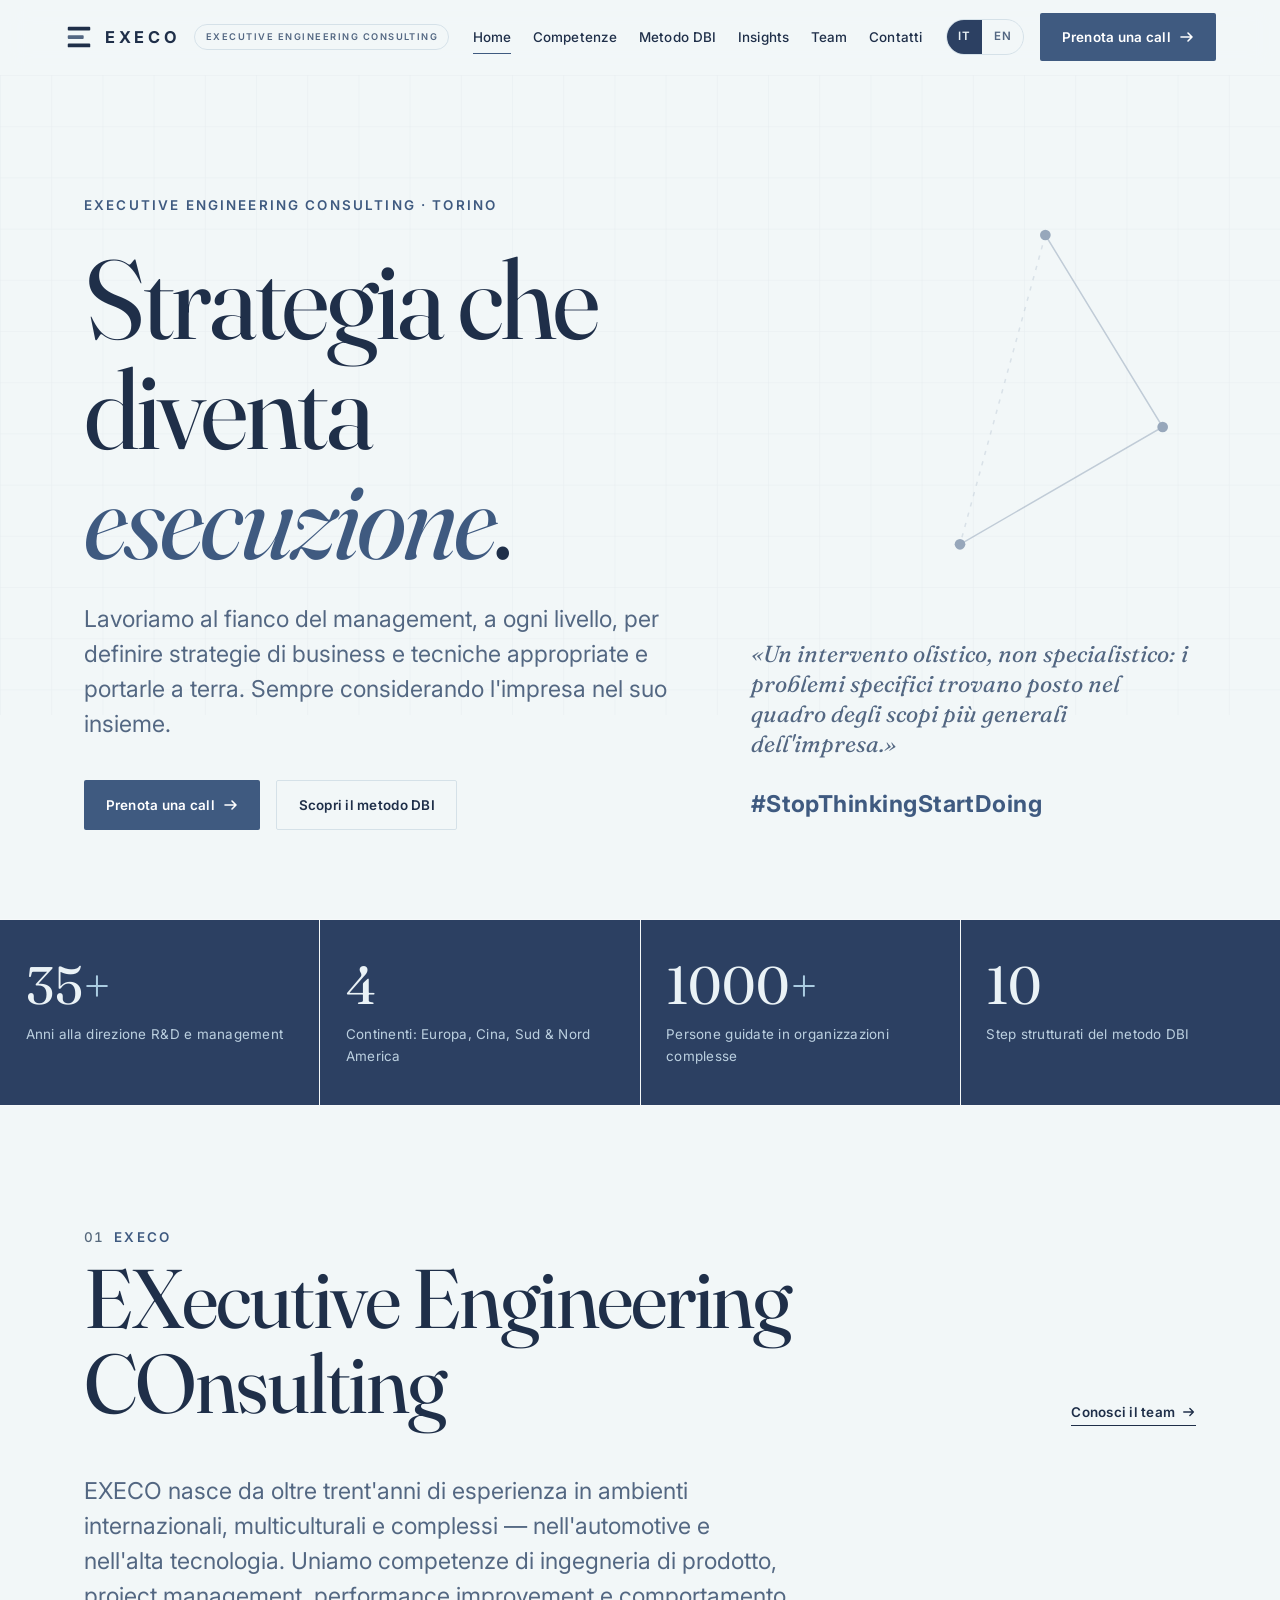
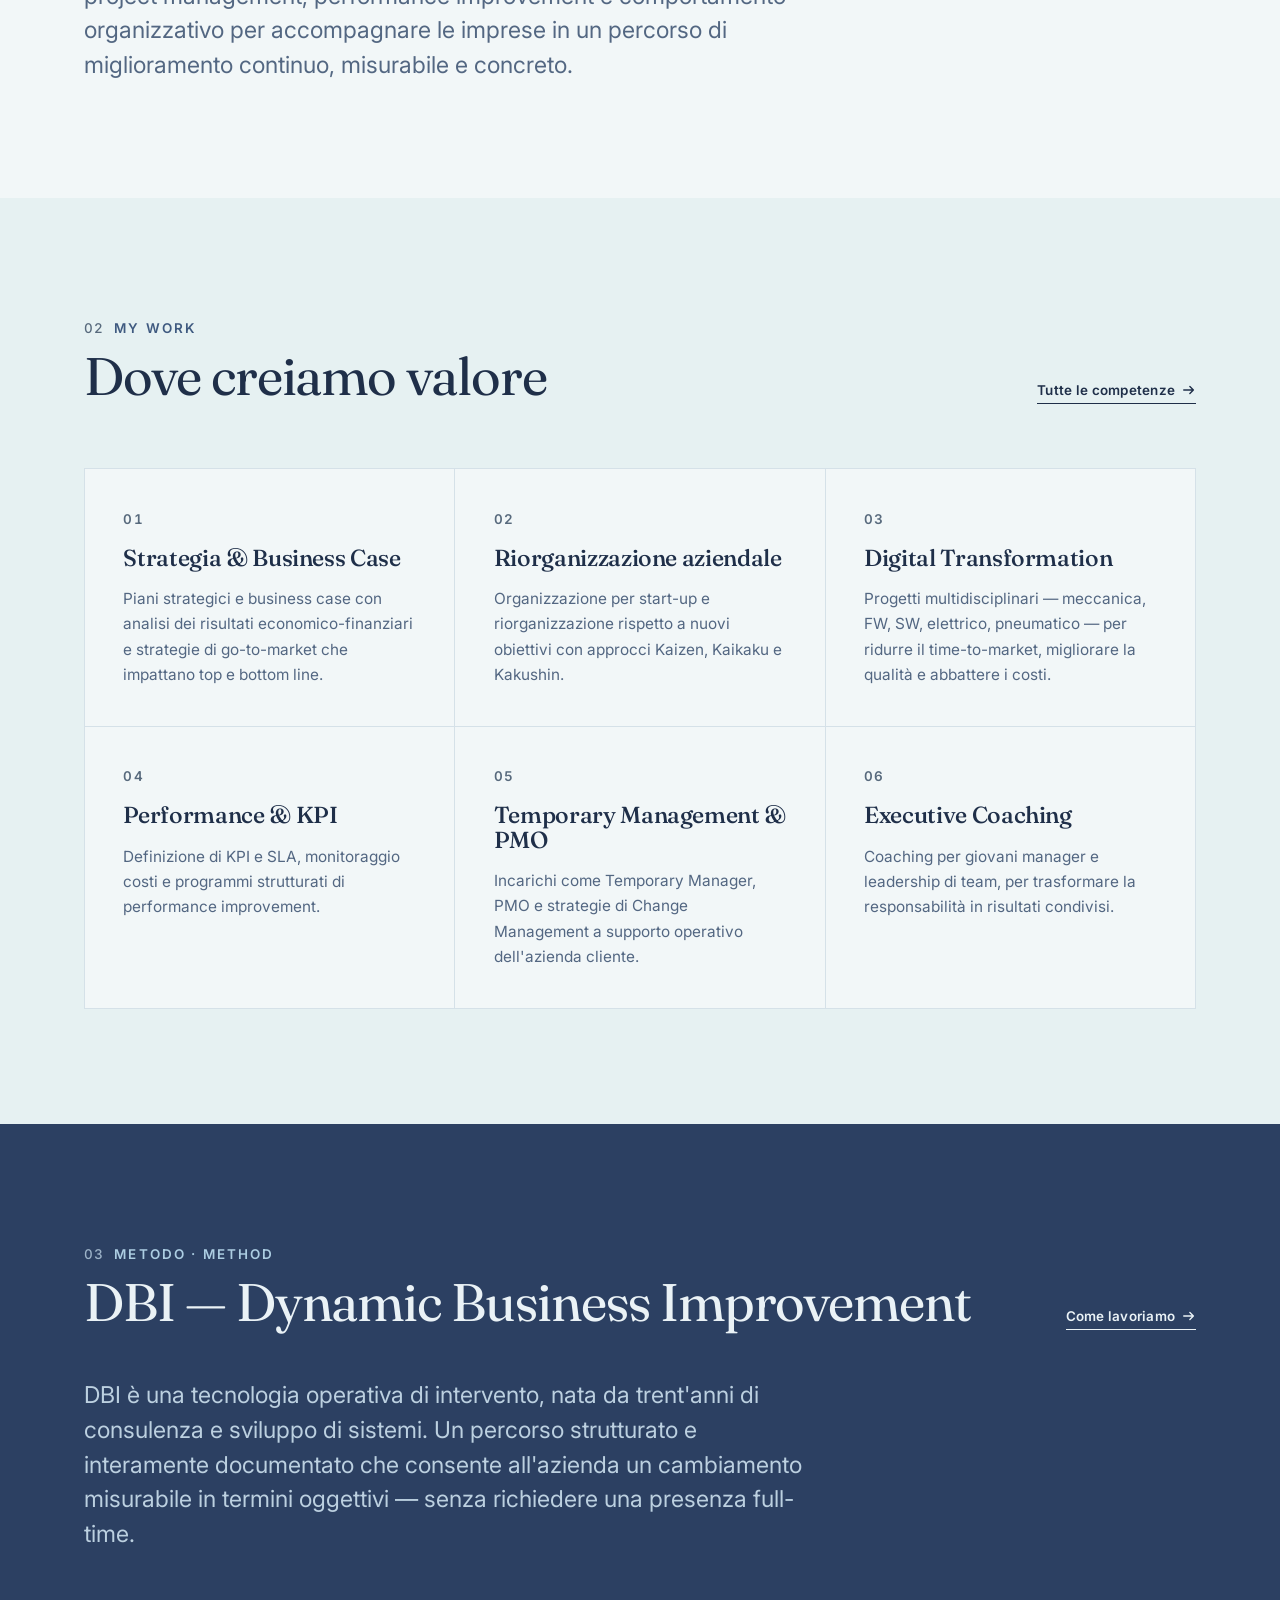
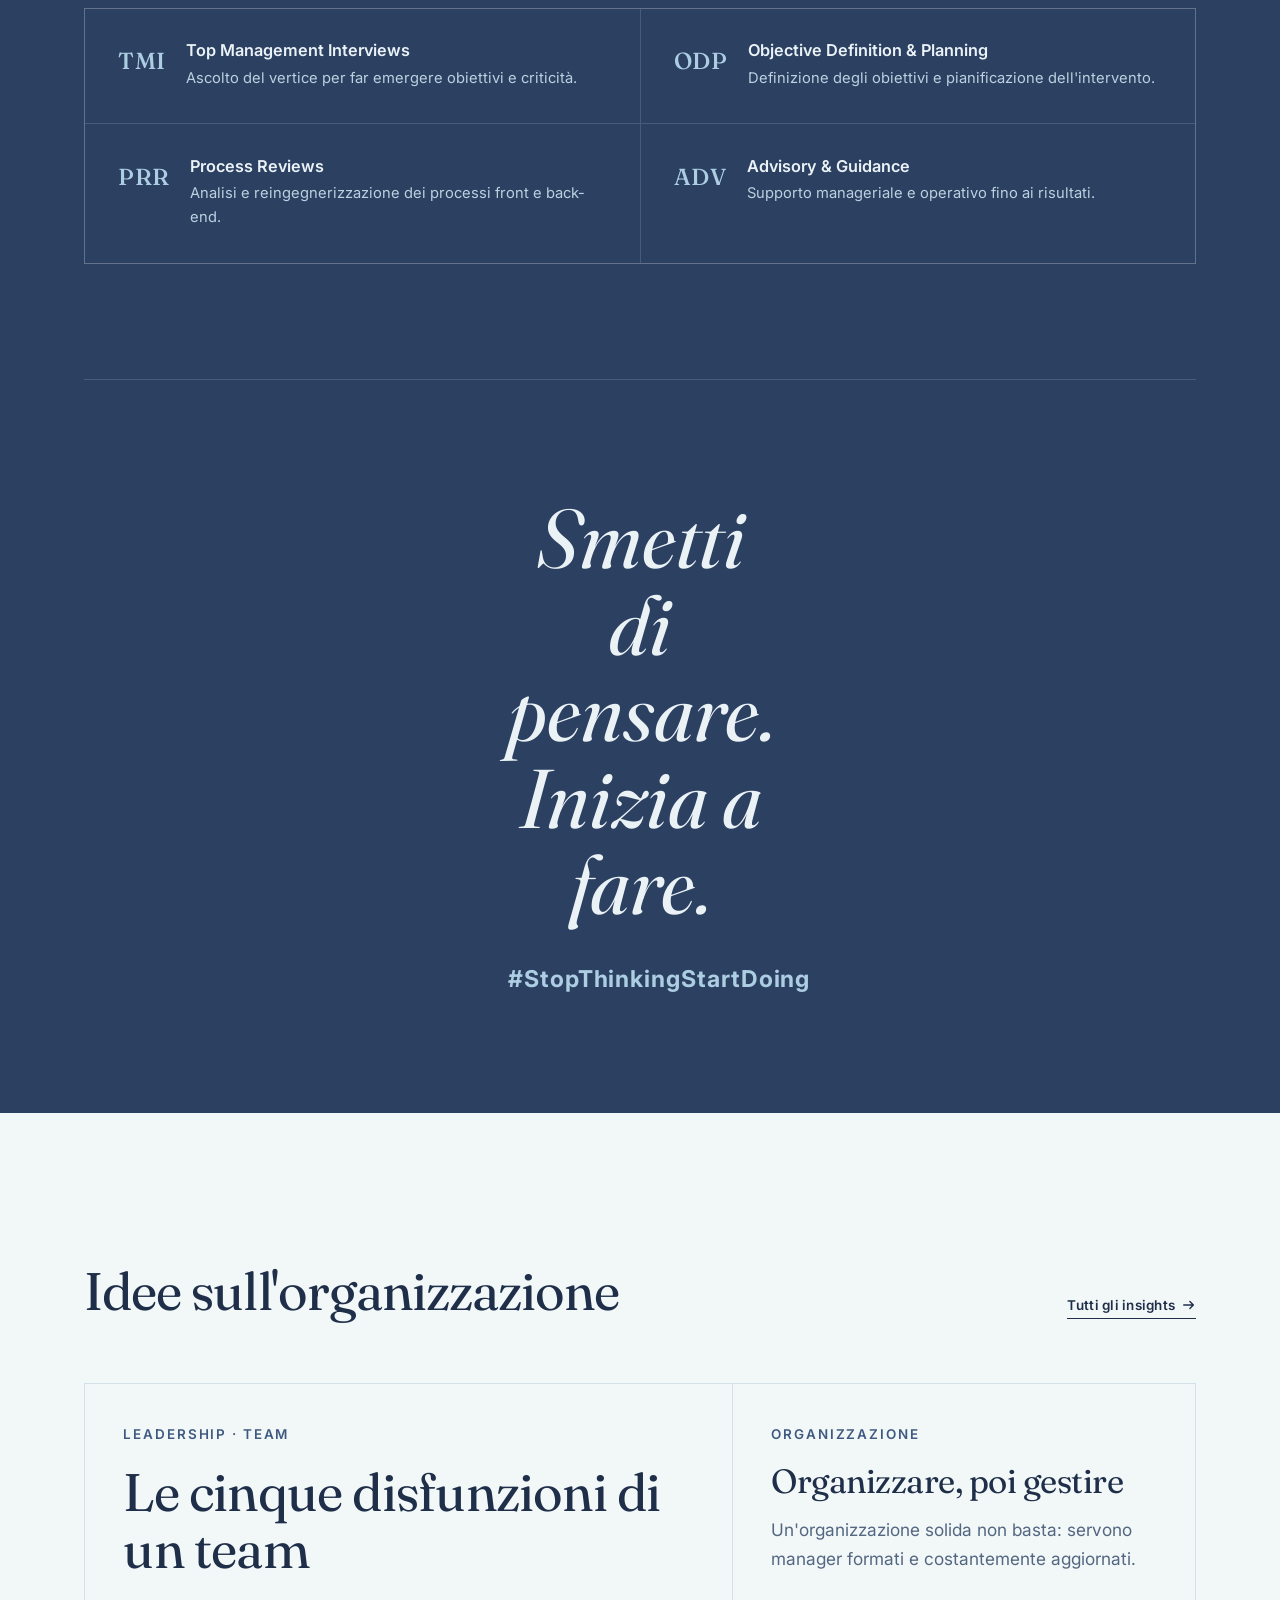
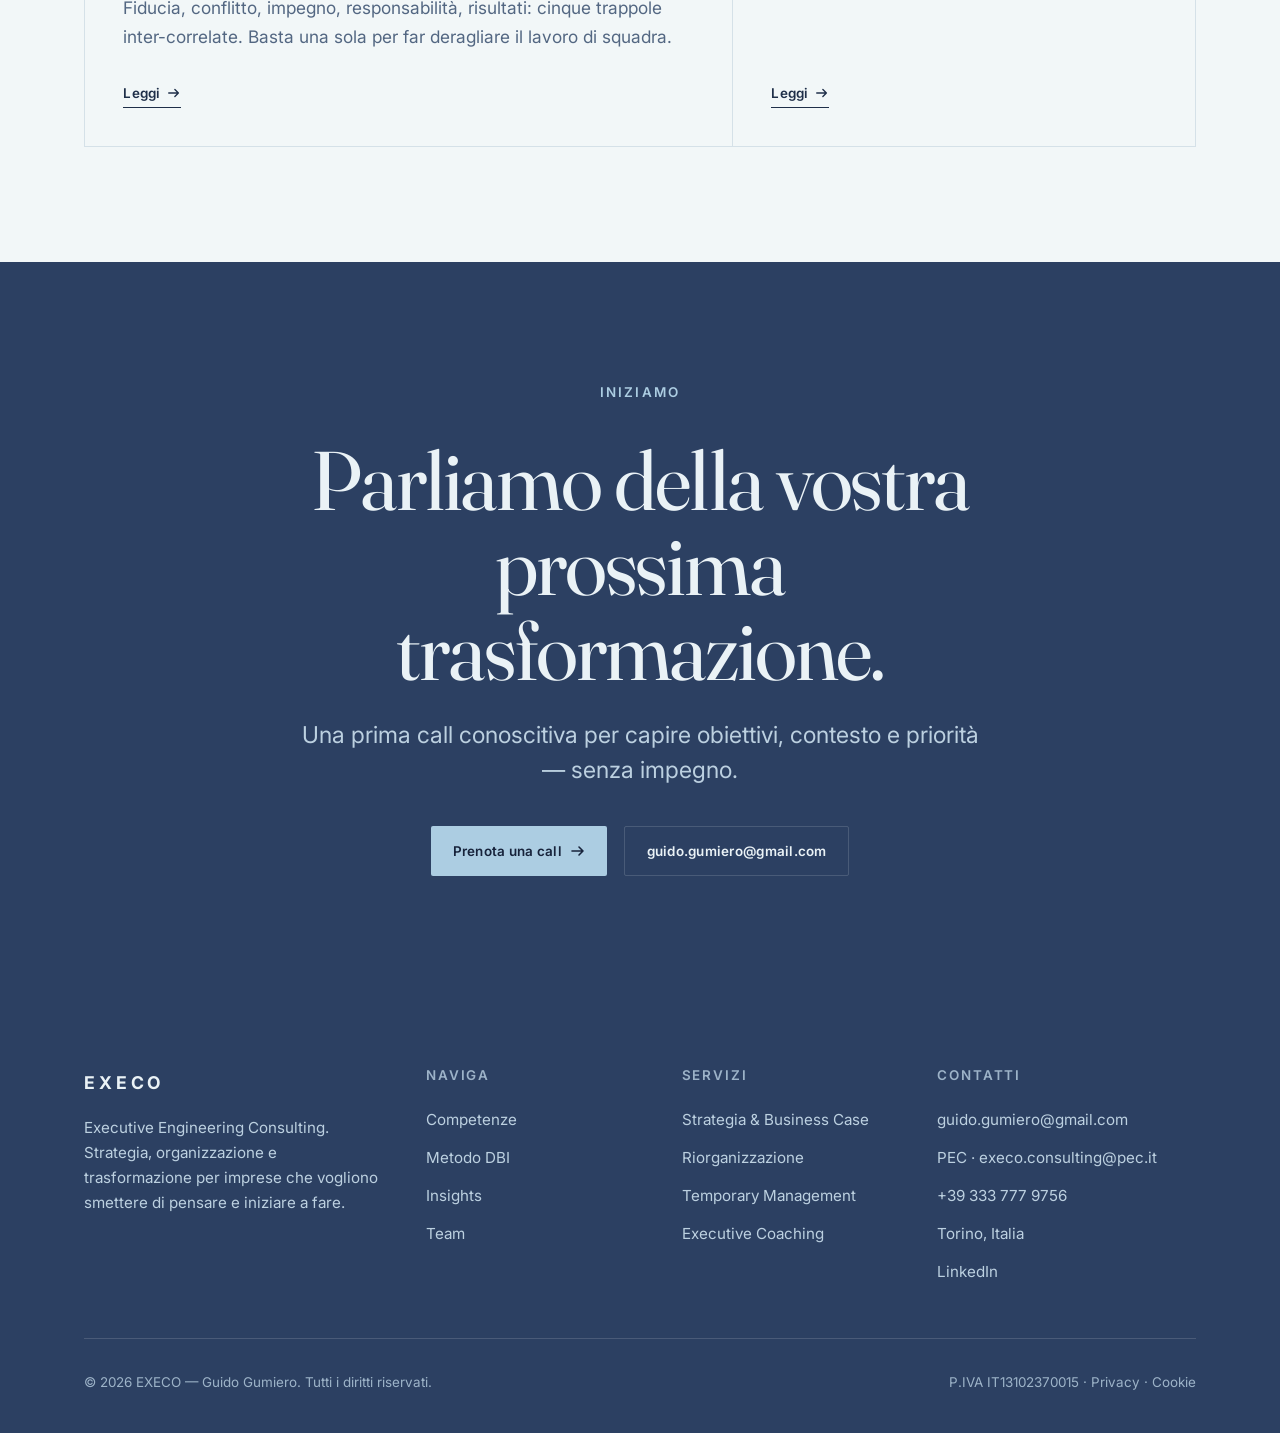
==== index.html @ 9e6ac354 "EXECO — Executive Engineering Consulting website Static bilingual (IT/EN) marketing site.  Co-Author" ====
<!doctype html>
<html lang="it" data-lang="it">
<head>
  <meta charset="utf-8">
  <meta name="viewport" content="width=device-width, initial-scale=1">
  <title>EXECO — Executive Engineering Consulting · Torino</title>
  <meta name="description" content="EXECO — Executive Engineering Consulting di Guido Gumiero. Strategia, organizzazione e trasformazione per imprese industriali e tecnologiche. Torino, Italia.">
  <link rel="preconnect" href="https://fonts.googleapis.com">
  <link rel="preconnect" href="https://fonts.gstatic.com" crossorigin>
  <link rel="icon" href="data:image/svg+xml,%3Csvg xmlns='http://www.w3.org/2000/svg' viewBox='0 0 32 32'%3E%3Crect x='4' y='5' width='24' height='4' rx='1' fill='%232c4062'/%3E%3Crect x='4' y='14' width='17' height='4' rx='1' fill='%23536782'/%3E%3Crect x='4' y='23' width='24' height='4' rx='1' fill='%232c4062'/%3E%3C/svg%3E">
  <link rel="stylesheet" href="assets/css/styles.css">
</head>
<body>
  <header class="site-header" id="site-header"></header>

  <main>
    <!-- HERO -->
    <section class="hero">
      <svg class="blueprint" viewBox="0 0 1200 600" preserveAspectRatio="xMidYMid slice" aria-hidden="true">
        <defs>
          <pattern id="grid" width="48" height="48" patternUnits="userSpaceOnUse">
            <path d="M48 0H0V48" fill="none" stroke="#2c4062" stroke-width="1" opacity="0.10"/>
          </pattern>
        </defs>
        <rect width="1200" height="600" fill="url(#grid)"/>
        <circle cx="980" cy="150" r="5" fill="#3f5a80"/>
        <circle cx="1090" cy="330" r="5" fill="#3f5a80"/>
        <circle cx="900" cy="440" r="5" fill="#3f5a80"/>
        <path d="M980 150 L1090 330 L900 440" fill="none" stroke="#3f5a80" stroke-width="1.4" opacity="0.55"/>
        <path d="M980 150 L900 440" fill="none" stroke="#3f5a80" stroke-width="1.4" opacity="0.28" stroke-dasharray="4 6"/>
      </svg>

      <div class="wrap hero-grid">
        <div>
          <span class="eyebrow no-num" data-reveal>Executive Engineering Consulting · Torino</span>
          <h1 class="h-hero" data-reveal data-delay="1">
            <span data-lang="it">Strategia che diventa <em class="hl">esecuzione</em>.</span>
            <span data-lang="en">Strategy that becomes <em class="hl">execution</em>.</span>
          </h1>
          <p class="lead" data-reveal data-delay="2">
            <span data-lang="it">Lavoriamo al fianco del management, a ogni livello, per definire strategie di business e tecniche appropriate e portarle a terra. Sempre considerando l'impresa nel suo insieme.</span>
            <span data-lang="en">We work alongside management, at every level, to define the right business and technical strategies — and drive their implementation. Always looking at the company as a whole.</span>
          </p>
          <div class="hero-cta" data-reveal data-delay="3">
            <a class="btn btn-primary" href="contact.html">
              <span data-lang="it">Prenota una call</span><span data-lang="en">Book a call</span>
              <svg viewBox="0 0 16 16" fill="none" aria-hidden="true"><path d="M2 8h11M9 4l4 4-4 4" stroke="currentColor" stroke-width="1.6" stroke-linecap="round" stroke-linejoin="round"/></svg>
            </a>
            <a class="btn btn-outline" href="approach.html">
              <span data-lang="it">Scopri il metodo DBI</span><span data-lang="en">Discover the DBI method</span>
            </a>
          </div>
        </div>
        <div class="hero-side" data-reveal data-delay="2">
          <p class="hero-statement">
            <span data-lang="it">«Un intervento olistico, non specialistico: i problemi specifici trovano posto nel quadro degli scopi più generali dell'impresa.»</span>
            <span data-lang="en">“A holistic intervention, not a specialist one: specific problems are placed within the framework of the company's broader purpose.”</span>
          </p>
          <p class="hero-hash">#StopThinkingStartDoing</p>
        </div>
      </div>
    </section>

    <!-- METRICS -->
    <section aria-label="EXECO in numbers">
      <div class="metrics">
        <div class="metric" data-reveal>
          <div class="num">35<span class="u">+</span></div>
          <div class="lbl"><span data-lang="it">Anni alla direzione R&amp;D e management</span><span data-lang="en">Years in R&amp;D and management leadership</span></div>
        </div>
        <div class="metric" data-reveal data-delay="1">
          <div class="num">4</div>
          <div class="lbl"><span data-lang="it">Continenti: Europa, Cina, Sud &amp; Nord America</span><span data-lang="en">Continents: Europe, China, South &amp; North America</span></div>
        </div>
        <div class="metric" data-reveal data-delay="2">
          <div class="num">1000<span class="u">+</span></div>
          <div class="lbl"><span data-lang="it">Persone guidate in organizzazioni complesse</span><span data-lang="en">People led across complex organisations</span></div>
        </div>
        <div class="metric" data-reveal data-delay="3">
          <div class="num">10</div>
          <div class="lbl"><span data-lang="it">Step strutturati del metodo DBI</span><span data-lang="en">Structured steps in the DBI method</span></div>
        </div>
      </div>
    </section>

    <!-- POSITIONING -->
    <section class="section">
      <div class="wrap">
        <div class="sec-head split">
          <div>
            <span class="eyebrow" data-num="01" data-reveal>EXECO</span>
            <h2 class="h-1" data-reveal data-delay="1">
              <span data-lang="it">EXecutive Engineering COnsulting</span>
              <span data-lang="en">EXecutive Engineering COnsulting</span>
            </h2>
          </div>
          <a class="link-arrow" href="about.html" data-reveal data-delay="2">
            <span data-lang="it">Conosci il team</span><span data-lang="en">Meet the team</span>
            <svg viewBox="0 0 16 16" fill="none" aria-hidden="true"><path d="M2 8h11M9 4l4 4-4 4" stroke="currentColor" stroke-width="1.6" stroke-linecap="round" stroke-linejoin="round"/></svg>
          </a>
        </div>
        <div class="mt-3" style="max-width:64ch">
          <p class="lead" data-reveal>
            <span data-lang="it">EXECO nasce da oltre trent'anni di esperienza in ambienti internazionali, multiculturali e complessi — nell'automotive e nell'alta tecnologia. Uniamo competenze di ingegneria di prodotto, project management, performance improvement e comportamento organizzativo per accompagnare le imprese in un percorso di miglioramento continuo, misurabile e concreto.</span>
            <span data-lang="en">EXECO is built on more than thirty years of experience in international, multicultural and complex environments — across automotive and high tech. We combine product engineering, project management, performance improvement and organisational behaviour to guide companies through a continuous, measurable and concrete improvement journey.</span>
          </p>
        </div>
      </div>
    </section>

    <!-- EXPERTISE -->
    <section class="section paper-2" id="expertise">
      <div class="wrap">
        <div class="sec-head split">
          <div>
            <span class="eyebrow" data-num="02" data-reveal>My Work</span>
            <h2 class="h-2" data-reveal data-delay="1">
              <span data-lang="it">Dove creiamo valore</span>
              <span data-lang="en">Where we create value</span>
            </h2>
          </div>
          <a class="link-arrow" href="expertise.html" data-reveal data-delay="2">
            <span data-lang="it">Tutte le competenze</span><span data-lang="en">All expertise</span>
            <svg viewBox="0 0 16 16" fill="none" aria-hidden="true"><path d="M2 8h11M9 4l4 4-4 4" stroke="currentColor" stroke-width="1.6" stroke-linecap="round" stroke-linejoin="round"/></svg>
          </a>
        </div>

        <div class="grid-3">
          <article class="cell" data-reveal>
            <span class="idx">01</span>
            <h3><span data-lang="it">Strategia &amp; Business Case</span><span data-lang="en">Strategy &amp; Business Cases</span></h3>
            <p><span data-lang="it">Piani strategici e business case con analisi dei risultati economico-finanziari e strategie di go-to-market che impattano top e bottom line.</span><span data-lang="en">Strategic plans and business cases with economic-financial analysis, and go-to-market strategies that impact both top and bottom line.</span></p>
          </article>
          <article class="cell" data-reveal data-delay="1">
            <span class="idx">02</span>
            <h3><span data-lang="it">Riorganizzazione aziendale</span><span data-lang="en">Corporate Re-organisation</span></h3>
            <p><span data-lang="it">Organizzazione per start-up e riorganizzazione rispetto a nuovi obiettivi con approcci Kaizen, Kaikaku e Kakushin.</span><span data-lang="en">Organisation for start-ups and re-organisation around new goals, using Kaizen, Kaikaku and Kakushin approaches.</span></p>
          </article>
          <article class="cell" data-reveal data-delay="2">
            <span class="idx">03</span>
            <h3><span data-lang="it">Digital Transformation</span><span data-lang="en">Digital Transformation</span></h3>
            <p><span data-lang="it">Progetti multidisciplinari — meccanica, FW, SW, elettrico, pneumatico — per ridurre il time-to-market, migliorare la qualità e abbattere i costi.</span><span data-lang="en">Multidisciplinary projects — mechanics, FW, SW, electrical, pneumatic — to cut time-to-market, improve quality and reduce cost.</span></p>
          </article>
          <article class="cell" data-reveal>
            <span class="idx">04</span>
            <h3><span data-lang="it">Performance &amp; KPI</span><span data-lang="en">Performance &amp; KPI</span></h3>
            <p><span data-lang="it">Definizione di KPI e SLA, monitoraggio costi e programmi strutturati di performance improvement.</span><span data-lang="en">Defining KPIs and SLAs, cost monitoring and structured performance-improvement programmes.</span></p>
          </article>
          <article class="cell" data-reveal data-delay="1">
            <span class="idx">05</span>
            <h3><span data-lang="it">Temporary Management &amp; PMO</span><span data-lang="en">Temporary Management &amp; PMO</span></h3>
            <p><span data-lang="it">Incarichi come Temporary Manager, PMO e strategie di Change Management a supporto operativo dell'azienda cliente.</span><span data-lang="en">Temporary Manager assignments, PMO and Change Management strategies with hands-on operational support.</span></p>
          </article>
          <article class="cell" data-reveal data-delay="2">
            <span class="idx">06</span>
            <h3><span data-lang="it">Executive Coaching</span><span data-lang="en">Executive Coaching</span></h3>
            <p><span data-lang="it">Coaching per giovani manager e leadership di team, per trasformare la responsabilità in risultati condivisi.</span><span data-lang="en">Coaching for young managers and team leadership, turning accountability into shared results.</span></p>
          </article>
        </div>
      </div>
    </section>

    <!-- DBI METHOD TEASER -->
    <section class="section ink">
      <div class="wrap">
        <div class="sec-head split">
          <div>
            <span class="eyebrow" data-num="03" data-reveal>Metodo · Method</span>
            <h2 class="h-2" data-reveal data-delay="1">DBI — Dynamic Business Improvement</h2>
          </div>
          <a class="link-arrow" href="approach.html" data-reveal data-delay="2">
            <span data-lang="it">Come lavoriamo</span><span data-lang="en">How we work</span>
            <svg viewBox="0 0 16 16" fill="none" aria-hidden="true"><path d="M2 8h11M9 4l4 4-4 4" stroke="currentColor" stroke-width="1.6" stroke-linecap="round" stroke-linejoin="round"/></svg>
          </a>
        </div>
        <div class="mt-3" style="max-width:66ch">
          <p class="lead" data-reveal>
            <span data-lang="it">DBI è una tecnologia operativa di intervento, nata da trent'anni di consulenza e sviluppo di sistemi. Un percorso strutturato e interamente documentato che consente all'azienda un cambiamento misurabile in termini oggettivi — senza richiedere una presenza full-time.</span>
            <span data-lang="en">DBI is an operational intervention technology, born from thirty years of consulting and systems development. A structured, fully documented path that gives the company measurable change in objective terms — without requiring full-time presence.</span>
          </p>
        </div>
        <div class="steps" style="margin-top:clamp(2.5rem,5vw,3.5rem)">
          <div class="step" data-reveal><div class="code">TMI</div><div><h4>Top Management Interviews</h4><p><span data-lang="it">Ascolto del vertice per far emergere obiettivi e criticità.</span><span data-lang="en">Listening to leadership to surface goals and critical issues.</span></p></div></div>
          <div class="step" data-reveal data-delay="1"><div class="code">ODP</div><div><h4>Objective Definition &amp; Planning</h4><p><span data-lang="it">Definizione degli obiettivi e pianificazione dell'intervento.</span><span data-lang="en">Defining objectives and planning the intervention.</span></p></div></div>
          <div class="step" data-reveal><div class="code">PRR</div><div><h4>Process Reviews</h4><p><span data-lang="it">Analisi e reingegnerizzazione dei processi front e back-end.</span><span data-lang="en">Reviewing and re-engineering front- and back-end processes.</span></p></div></div>
          <div class="step" data-reveal data-delay="1"><div class="code">ADV</div><div><h4>Advisory &amp; Guidance</h4><p><span data-lang="it">Supporto manageriale e operativo fino ai risultati.</span><span data-lang="en">Managerial and operational support, all the way to results.</span></p></div></div>
        </div>
      </div>
    </section>

    <!-- MANIFESTO -->
    <section class="section ink" style="padding-top:0">
      <div class="wrap">
        <hr class="divider" style="background:var(--line-ink); margin-bottom:clamp(4rem,9vw,8rem)">
        <div class="manifesto" data-reveal>
          <p class="q">
            <span data-lang="it">Smetti di pensare.<br>Inizia a fare.</span>
            <span data-lang="en">Stop thinking.<br>Start doing.</span>
          </p>
          <span class="hash">#StopThinkingStartDoing</span>
        </div>
      </div>
    </section>

    <!-- INSIGHTS -->
    <section class="section">
      <div class="wrap">
        <div class="sec-head split">
          <div>
            <span class="eyebrow" data-num="04" data-reveal>Insights</span>
            <h2 class="h-2" data-reveal data-delay="1">
              <span data-lang="it">Idee sull'organizzazione</span>
              <span data-lang="en">Ideas on organisation</span>
            </h2>
          </div>
          <a class="link-arrow" href="insights.html" data-reveal data-delay="2">
            <span data-lang="it">Tutti gli insights</span><span data-lang="en">All insights</span>
            <svg viewBox="0 0 16 16" fill="none" aria-hidden="true"><path d="M2 8h11M9 4l4 4-4 4" stroke="currentColor" stroke-width="1.6" stroke-linecap="round" stroke-linejoin="round"/></svg>
          </a>
        </div>

        <div class="insights-grid">
          <a class="insight feat" href="insights.html" data-reveal>
            <span class="kicker"><span data-lang="it">Leadership · Team</span><span data-lang="en">Leadership · Team</span></span>
            <h3><span data-lang="it">Le cinque disfunzioni di un team</span><span data-lang="en">The five dysfunctions of a team</span></h3>
            <p><span data-lang="it">Fiducia, conflitto, impegno, responsabilità, risultati: cinque trappole inter-correlate. Basta una sola per far deragliare il lavoro di squadra.</span><span data-lang="en">Trust, conflict, commitment, accountability, results: five inter-related traps. A single one is enough to derail teamwork.</span></p>
            <span class="tail"><span class="link-arrow"><span data-lang="it">Leggi</span><span data-lang="en">Read</span><svg viewBox="0 0 16 16" fill="none" aria-hidden="true"><path d="M2 8h11M9 4l4 4-4 4" stroke="currentColor" stroke-width="1.6" stroke-linecap="round" stroke-linejoin="round"/></svg></span></span>
          </a>
          <a class="insight" href="insights.html" data-reveal data-delay="1">
            <span class="kicker"><span data-lang="it">Organizzazione</span><span data-lang="en">Organisation</span></span>
            <h3><span data-lang="it">Organizzare, poi gestire</span><span data-lang="en">Organise, then manage</span></h3>
            <p><span data-lang="it">Un'organizzazione solida non basta: servono manager formati e costantemente aggiornati.</span><span data-lang="en">A solid organisation is not enough: you need trained, continuously updated managers.</span></p>
            <span class="tail"><span class="link-arrow"><span data-lang="it">Leggi</span><span data-lang="en">Read</span><svg viewBox="0 0 16 16" fill="none" aria-hidden="true"><path d="M2 8h11M9 4l4 4-4 4" stroke="currentColor" stroke-width="1.6" stroke-linecap="round" stroke-linejoin="round"/></svg></span></span>
          </a>
        </div>
      </div>
    </section>

    <!-- CTA -->
    <section class="section ink cta-band">
      <div class="wrap wrap-narrow">
        <span class="eyebrow no-num" data-reveal><span data-lang="it">Iniziamo</span><span data-lang="en">Let's begin</span></span>
        <h2 class="h-1 mt-2" data-reveal data-delay="1">
          <span data-lang="it">Parliamo della vostra prossima trasformazione.</span>
          <span data-lang="en">Let's talk about your next transformation.</span>
        </h2>
        <p class="lead" data-reveal data-delay="2">
          <span data-lang="it">Una prima call conoscitiva per capire obiettivi, contesto e priorità — senza impegno.</span>
          <span data-lang="en">A first introductory call to understand your goals, context and priorities — no commitment.</span>
        </p>
        <div class="actions" data-reveal data-delay="3">
          <a class="btn btn-primary" href="contact.html">
            <span data-lang="it">Prenota una call</span><span data-lang="en">Book a call</span>
            <svg viewBox="0 0 16 16" fill="none" aria-hidden="true"><path d="M2 8h11M9 4l4 4-4 4" stroke="currentColor" stroke-width="1.6" stroke-linecap="round" stroke-linejoin="round"/></svg>
          </a>
          <a class="btn btn-outline" href="mailto:guido.gumiero@gmail.com">guido.gumiero@gmail.com</a>
        </div>
      </div>
    </section>
  </main>

  <footer class="site-footer" id="site-footer"></footer>
  <script src="assets/js/main.js"></script>
</body>
</html>
---- assets/css/styles.css ----
/* ============================================================
   EXECO — Executive Engineering Consulting
   Design system: editorial "Trust & Authority"
   Ink + warm paper + copper accent · Fraunces / Inter
   ============================================================ */

/* ---------- Fonts ---------- */
@import url('https://fonts.googleapis.com/css2?family=Fraunces:opsz,wght@9..144,400;9..144,500;9..144,600&family=Inter:wght@400;500;600;700&display=swap');

/* ---------- Tokens ---------- */
:root{
  /* palette — K.Nicole tonal blue
     ice #E6F1F2 · sky #ACCDE2 · steel #9AB3C6 · slate #536782 · navy #2C4062 */
  --ink:        #2c4062;   /* navy — dark sections, footer, primary buttons */
  --ink-800:    #263956;   /* deeper navy — card/step hover on dark */
  --ink-700:    #3a5177;   /* lighter navy — btn-ink hover */
  --ink-600:    #4a628a;
  --paper:      #f2f7f8;   /* near-white, hint of ice */
  --paper-pure: #ffffff;
  --paper-2:    #e6f1f2;   /* ice — alternating sections */

  --text:       #1f2f49;   /* deep navy body text */
  --text-muted: #536782;   /* slate */
  --text-faint: #586a7d;   /* muted steel — AA on paper & ice */
  --on-ink:         #eaf2f6;
  --on-ink-muted:   #bcd0e0;
  --on-ink-faint:   #9db3c8;  /* AA on navy */

  --accent:         #3f5a80;   /* denim — accent/links/CTA on light */
  --accent-strong:  #2c4062;   /* navy — accent hover */
  --accent-on-ink:  #accde2;   /* sky — accent on navy */

  --line:      #d5e1e8;        /* soft blue-grey border on light */
  --line-soft: #e4edf1;
  --line-ink:  rgba(255,255,255,.14);
  --line-ink-soft: rgba(255,255,255,.07);

  /* type */
  --serif: 'Fraunces', Georgia, 'Times New Roman', serif;
  --sans:  'Inter', system-ui, -apple-system, 'Segoe UI', Roboto, sans-serif;

  /* scale */
  --step--1: clamp(.78rem, .74rem + .2vw, .84rem);
  --step-0:  clamp(1rem, .96rem + .2vw, 1.08rem);
  --step-1:  clamp(1.2rem, 1.1rem + .5vw, 1.45rem);
  --step-2:  clamp(1.55rem, 1.35rem + 1vw, 2.1rem);
  --step-3:  clamp(2.1rem, 1.7rem + 2vw, 3.3rem);
  --step-4:  clamp(2.8rem, 2rem + 4vw, 5.4rem);
  --step-5:  clamp(3.4rem, 2.2rem + 6vw, 7rem);

  /* layout */
  --wrap: 1240px;
  --wrap-narrow: 820px;
  --gutter: clamp(1.25rem, 5vw, 4rem);
  --radius: 2px;

  --ease: cubic-bezier(.22,.61,.36,1);
  --dur: .5s;
}

/* ---------- Reset ---------- */
*,*::before,*::after{ box-sizing:border-box; }
html{ -webkit-text-size-adjust:100%; scroll-behavior:smooth; }
@media (prefers-reduced-motion: reduce){ html{ scroll-behavior:auto; } }
body{
  margin:0;
  font-family:var(--sans);
  font-size:var(--step-0);
  line-height:1.65;
  color:var(--text);
  background:var(--paper);
  -webkit-font-smoothing:antialiased;
  text-rendering:optimizeLegibility;
  overflow-x:hidden;
}
img,svg{ display:block; max-width:100%; }
a{ color:inherit; text-decoration:none; }
button{ font:inherit; color:inherit; cursor:pointer; border:0; background:none; }
h1,h2,h3,h4{ margin:0; font-weight:500; line-height:1.05; letter-spacing:-.015em; }
p{ margin:0; }
ul{ margin:0; padding:0; list-style:none; }
::selection{ background:var(--accent); color:#fff; }
:focus-visible{ outline:2px solid var(--accent); outline-offset:3px; border-radius:2px; }

/* ---------- Layout helpers ---------- */
.wrap{ width:100%; max-width:var(--wrap); margin-inline:auto; padding-inline:var(--gutter); }
.wrap-narrow{ max-width:var(--wrap-narrow); }
.section{ padding-block:clamp(4rem, 9vw, 8.5rem); }
.section-sm{ padding-block:clamp(3rem, 6vw, 5rem); }
.ink{ background:var(--ink); color:var(--on-ink); }
.ink h1,.ink h2,.ink h3{ color:var(--on-ink); }
.paper-2{ background:var(--paper-2); }
.divider{ height:1px; background:var(--line); border:0; margin:0; }

/* eyebrow / section label */
.eyebrow{
  display:inline-flex; align-items:center; gap:.6rem;
  font-family:var(--sans); font-size:var(--step--1); font-weight:600;
  letter-spacing:.16em; text-transform:uppercase; color:var(--accent);
}
.ink .eyebrow{ color:var(--accent-on-ink); }
.eyebrow::before{
  content:attr(data-num); font-variant-numeric:tabular-nums;
  color:var(--text-faint); font-weight:500; letter-spacing:.1em;
}
.ink .eyebrow::before{ color:var(--on-ink-faint); }
.eyebrow.no-num{ gap:0; }
.eyebrow.no-num::before{ content:none; }

/* serif display */
.display{ font-family:var(--serif); font-weight:400; letter-spacing:-.02em; }
.h-hero{ font-family:var(--serif); font-weight:400; font-size:var(--step-5); line-height:.98; letter-spacing:-.03em; }
.h-1{ font-family:var(--serif); font-weight:400; font-size:var(--step-4); line-height:1.02; letter-spacing:-.025em; }
.h-2{ font-family:var(--serif); font-weight:400; font-size:var(--step-3); line-height:1.06; letter-spacing:-.02em; }
.h-3{ font-family:var(--serif); font-weight:500; font-size:var(--step-2); line-height:1.12; }
.lead{ font-size:var(--step-1); line-height:1.5; color:var(--text-muted); font-weight:400; }
.ink .lead{ color:var(--on-ink-muted); }
.muted{ color:var(--text-muted); }
.ink .muted{ color:var(--on-ink-muted); }
.accent-text{ color:var(--accent); }
em.hl{ font-style:italic; color:var(--accent); }
.ink em.hl{ color:var(--accent-on-ink); }

/* ---------- Buttons ---------- */
.btn{
  display:inline-flex; align-items:center; gap:.6em;
  font-family:var(--sans); font-weight:600; font-size:var(--step--1);
  letter-spacing:.02em; padding:.95em 1.6em; border-radius:var(--radius);
  transition:background var(--dur) var(--ease), color var(--dur) var(--ease),
             transform .25s var(--ease), border-color var(--dur) var(--ease);
  will-change:transform; min-height:44px;
}
.btn svg{ width:16px; height:16px; transition:transform .35s var(--ease); }
.btn:hover svg{ transform:translateX(3px); }
.btn-primary{ background:var(--accent); color:#fff; }
.btn-primary:hover{ background:var(--accent-strong); }
/* On navy sections a navy/denim button would vanish — use sky with navy text */
.ink .btn-primary{ background:var(--accent-on-ink); color:#17233b; }
.ink .btn-primary:hover{ background:#c2dbeb; }
.btn-ink{ background:var(--ink); color:var(--on-ink); }
.btn-ink:hover{ background:var(--ink-700); }
.btn-outline{ border:1px solid var(--line); color:var(--text); }
.btn-outline:hover{ border-color:var(--text); }
.ink .btn-outline{ border-color:var(--line-ink); color:var(--on-ink); }
.ink .btn-outline:hover{ border-color:var(--on-ink); background:rgba(255,255,255,.04); }
.btn-ghost{ padding-inline:0; color:var(--text); position:relative; }
.ink .btn-ghost{ color:var(--on-ink); }
.link-arrow{
  display:inline-flex; align-items:center; gap:.5em;
  font-weight:600; font-size:var(--step--1); letter-spacing:.02em;
  padding-bottom:2px; border-bottom:1px solid currentColor;
  transition:gap .3s var(--ease), color .3s var(--ease);
}
.link-arrow:hover{ gap:.85em; color:var(--accent); }
.ink .link-arrow:hover{ color:var(--accent-on-ink); }
.link-arrow svg{ width:14px; height:14px; }

/* ============================================================
   HEADER
   ============================================================ */
.site-header{
  position:sticky; top:0; z-index:100;
  background:color-mix(in srgb, var(--paper) 85%, transparent);
  backdrop-filter:saturate(140%) blur(14px);
  border-bottom:1px solid transparent;
  transition:background .4s var(--ease), border-color .4s var(--ease);
}
.site-header.scrolled{ background:color-mix(in srgb, var(--paper) 96%, transparent); border-bottom-color:var(--line); }
/* header row is a touch wider than the page grid so the brand lockup + full nav
   + language toggle + CTA never collide (nothing gets clipped at the edge) */
.header-inner{ display:flex; flex-wrap:nowrap; align-items:center; justify-content:space-between; gap:1.25rem; height:74px; max-width:1400px; }
.brand{ flex:none; }
.nav-main{ display:flex; align-items:center; gap:clamp(1rem,1.7vw,1.7rem); }
.nav-main a{
  font-size:var(--step--1); font-weight:500; letter-spacing:.01em; color:var(--text);
  position:relative; padding-block:.4rem; transition:color .3s var(--ease); white-space:nowrap;
}
.nav-main a::after{
  content:""; position:absolute; left:0; bottom:0; height:1.5px; width:0; background:var(--accent);
  transition:width .3s var(--ease);
}
.nav-main a:hover{ color:var(--accent); }
.nav-main a:hover::after,.nav-main a[aria-current="page"]::after{ width:100%; }
.nav-main a[aria-current="page"]{ color:var(--text); }
.header-actions{ display:flex; flex:none; align-items:center; gap:1rem; }

/* brand / logo */
.brand{ display:inline-flex; align-items:center; gap:.7rem; white-space:nowrap; }
.brand .mark{ width:30px; height:30px; flex:none; }
.brand .word{ font-family:var(--sans); font-weight:700; letter-spacing:.22em; font-size:1.02rem; white-space:nowrap; }
/* tagline sits inline on a single line, divided from the wordmark */
.brand .tag{ font-size:.58rem; letter-spacing:.16em; font-weight:600; text-transform:uppercase; color:var(--text-muted); white-space:nowrap; padding-left:.7rem; margin-left:.15rem; border-left:1px solid var(--line); }
.brand:hover .mark .bar{ transform:translateX(2px); }
/* show the inline tagline only when the bar is wide enough to fit it cleanly */
@media (max-width: 1279px){ .brand .tag{ display:none; } }

/* language toggle */
.lang-toggle{ display:inline-flex; border:1px solid var(--line); border-radius:999px; overflow:hidden; }
.lang-toggle button{
  font-size:.72rem; font-weight:600; letter-spacing:.08em; padding:.4rem .7rem; color:var(--text-muted);
  transition:background .3s var(--ease), color .3s var(--ease); min-height:34px;
}
.lang-toggle button[aria-pressed="true"]{ background:var(--ink); color:var(--on-ink); }

/* mobile */
.nav-toggle{ display:none; width:44px; height:44px; align-items:center; justify-content:center; }
.nav-toggle span{ position:relative; width:22px; height:1.5px; background:var(--text); transition:.3s var(--ease); }
.nav-toggle span::before,.nav-toggle span::after{ content:""; position:absolute; left:0; width:22px; height:1.5px; background:var(--text); transition:.3s var(--ease); }
.nav-toggle span::before{ top:-7px; } .nav-toggle span::after{ top:7px; }
body.nav-open .nav-toggle span{ background:transparent; }
body.nav-open .nav-toggle span::before{ top:0; transform:rotate(45deg); }
body.nav-open .nav-toggle span::after{ top:0; transform:rotate(-45deg); }

@media (max-width: 1000px){
  .nav-toggle{ display:inline-flex; }
  .nav-main{
    position:fixed; inset:74px 0 auto 0; flex-direction:column; align-items:flex-start; gap:0;
    background:var(--paper); border-bottom:1px solid var(--line); padding:1rem var(--gutter) 2rem;
    transform:translateY(-120%); transition:transform .45s var(--ease); box-shadow:0 30px 60px -30px rgba(0,0,0,.25);
  }
  body.nav-open .nav-main{ transform:translateY(0); }
  .nav-main a{ width:100%; padding-block:1rem; font-size:1.15rem; border-bottom:1px solid var(--line-soft); }
  .nav-main a::after{ display:none; }
  .header-cta-desktop{ display:none; }
}

/* ============================================================
   HERO
   ============================================================ */
.hero{ position:relative; padding-block:clamp(3.5rem,9vw,8rem) clamp(3rem,7vw,6rem); overflow:hidden; }
.hero-grid{ display:grid; grid-template-columns:1.15fr .85fr; gap:clamp(2rem,5vw,4rem); align-items:end; }
.hero h1{ margin-top:1.6rem; max-width:16ch; }
.hero .lead{ margin-top:1.8rem; max-width:46ch; }
.hero-cta{ display:flex; flex-wrap:wrap; gap:1rem; margin-top:2.4rem; }
.hero-side{ padding-bottom:.4rem; }
.hero-statement{ font-family:var(--serif); font-size:var(--step-1); line-height:1.3; font-style:italic; color:var(--text-muted); }
.hero-hash{ margin-top:1.6rem; font-family:var(--sans); font-weight:700; letter-spacing:.02em; color:var(--accent); font-size:var(--step-1); }

/* blueprint backdrop */
.blueprint{ position:absolute; inset:0; z-index:-1; pointer-events:none; opacity:.5; }
.ink .blueprint{ opacity:.35; }

@media (max-width: 860px){
  .hero-grid{ grid-template-columns:1fr; align-items:start; }
  .hero-side{ border-top:1px solid var(--line); padding-top:2rem; }
}

/* ============================================================
   METRICS STRIP
   ============================================================ */
.metrics{ display:grid; grid-template-columns:repeat(4,1fr); gap:1px; background:var(--line-ink); border-block:1px solid var(--line-ink); }
.metric{ background:var(--ink); padding:clamp(1.8rem,3vw,2.8rem) clamp(1.2rem,2vw,2rem); }
.metric .num{ font-family:var(--serif); font-size:var(--step-3); line-height:1; color:var(--on-ink); font-variant-numeric:tabular-nums; }
.metric .num .u{ color:var(--accent-on-ink); }
.metric .lbl{ margin-top:.7rem; font-size:var(--step--1); color:var(--on-ink-muted); letter-spacing:.02em; }
@media (max-width:720px){ .metrics{ grid-template-columns:repeat(2,1fr); } }

/* ============================================================
   SECTION HEADER
   ============================================================ */
.sec-head{ display:grid; grid-template-columns:1fr; gap:1.2rem; max-width:60ch; }
.sec-head.split{ grid-template-columns:1fr auto; align-items:end; max-width:none; gap:2rem; }
.sec-head h2{ margin-top:.4rem; }
@media (max-width:720px){ .sec-head.split{ grid-template-columns:1fr; } }

/* ============================================================
   EXPERTISE / CARD GRID
   ============================================================ */
.grid-3{ display:grid; grid-template-columns:repeat(3,1fr); gap:1px; background:var(--line); border:1px solid var(--line); margin-top:clamp(2.5rem,5vw,4rem); }
.grid-2{ display:grid; grid-template-columns:repeat(2,1fr); gap:1px; background:var(--line); border:1px solid var(--line); margin-top:clamp(2.5rem,5vw,4rem); }
@media (max-width:900px){ .grid-3{ grid-template-columns:1fr 1fr; } }
@media (max-width:620px){ .grid-3,.grid-2{ grid-template-columns:1fr; } }

.cell{
  background:var(--paper); padding:clamp(1.8rem,3vw,2.6rem);
  display:flex; flex-direction:column; gap:1rem; min-height:230px;
  transition:background .4s var(--ease);
}
.cell:hover{ background:var(--paper-pure); }
.cell .idx{ font-size:var(--step--1); font-weight:600; letter-spacing:.1em; color:var(--text-faint); font-variant-numeric:tabular-nums; }
.cell h3{ font-family:var(--serif); font-size:var(--step-1); font-weight:500; }
.cell p{ color:var(--text-muted); font-size:.96rem; }
.cell .ic{ width:26px; height:26px; color:var(--accent); margin-bottom:.2rem; }
.cell .tail{ margin-top:auto; }

/* list of services (checkline) */
.checklist{ display:grid; gap:.9rem; margin-top:1.5rem; }
.checklist li{ display:grid; grid-template-columns:auto 1fr; gap:.9rem; align-items:start; padding-bottom:.9rem; border-bottom:1px solid var(--line-soft); }
.checklist li .ck{ width:18px; height:18px; color:var(--accent); margin-top:.28rem; flex:none; }
.checklist.two{ grid-template-columns:1fr 1fr; gap:.9rem 2.5rem; }
@media (max-width:680px){ .checklist.two{ grid-template-columns:1fr; } }

/* ============================================================
   DBI METHOD — process steps
   ============================================================ */
.steps{ display:grid; grid-template-columns:repeat(2,1fr); gap:1px; background:var(--line-ink); border:1px solid var(--line-ink); margin-top:clamp(2.5rem,5vw,4rem); }
@media (max-width:640px){ .steps{ grid-template-columns:1fr; } }
.step{ background:var(--ink); padding:clamp(1.5rem,2.6vw,2.2rem); display:grid; grid-template-columns:auto 1fr; gap:1.3rem; align-items:start; transition:background .4s var(--ease); }
.step:hover{ background:var(--ink-800); }
.step .code{ font-family:var(--serif); font-size:var(--step-1); color:var(--accent-on-ink); font-weight:500; letter-spacing:.02em; }
.step h4{ font-size:1.02rem; font-weight:600; color:var(--on-ink); letter-spacing:0; }
.step p{ margin-top:.4rem; color:var(--on-ink-muted); font-size:.92rem; }

/* big quote / manifesto */
.manifesto{ text-align:center; max-width:24ch; margin-inline:auto; }
.manifesto .q{ font-family:var(--serif); font-size:var(--step-4); line-height:1.04; font-style:italic; }
.manifesto .hash{ display:inline-block; margin-top:2rem; font-weight:700; letter-spacing:.04em; color:var(--accent-on-ink); font-size:var(--step-1); }

/* ============================================================
   INSIGHTS
   ============================================================ */
.insights-grid{ display:grid; grid-template-columns:1.4fr 1fr; gap:1px; background:var(--line); border:1px solid var(--line); margin-top:clamp(2.5rem,5vw,4rem); }
@media (max-width:820px){ .insights-grid{ grid-template-columns:1fr; } }
.insight{ background:var(--paper); padding:clamp(1.8rem,3vw,3rem); display:flex; flex-direction:column; gap:1.1rem; transition:background .4s var(--ease); }
.insight:hover{ background:var(--paper-pure); }
.insight .kicker{ font-size:var(--step--1); font-weight:600; letter-spacing:.14em; text-transform:uppercase; color:var(--accent); }
.insight h3{ font-family:var(--serif); font-weight:400; font-size:var(--step-2); line-height:1.08; }
.insight.feat h3{ font-size:var(--step-3); }
.insight p{ color:var(--text-muted); }
.insight .tail{ margin-top:auto; padding-top:.6rem; }

/* numbered dysfunctions */
.stack{ margin-top:clamp(2.5rem,5vw,4rem); border-top:1px solid var(--line); }
.stack-row{ display:grid; grid-template-columns:auto 1fr auto; gap:clamp(1.2rem,3vw,3rem); align-items:baseline; padding:clamp(1.6rem,3vw,2.4rem) 0; border-bottom:1px solid var(--line); transition:padding-left .4s var(--ease); }
.stack-row:hover{ padding-left:12px; }
.stack-row .n{ font-family:var(--serif); font-size:var(--step-2); color:var(--accent); font-variant-numeric:tabular-nums; line-height:1; }
.stack-row h3{ font-family:var(--serif); font-weight:500; font-size:var(--step-1); }
.stack-row p{ margin-top:.6rem; color:var(--text-muted); max-width:60ch; }
.stack-row .side{ color:var(--text-faint); font-size:var(--step--1); letter-spacing:.08em; text-transform:uppercase; white-space:nowrap; }
@media (max-width:640px){ .stack-row{ grid-template-columns:auto 1fr; } .stack-row .side{ display:none; } }

/* ============================================================
   ABOUT
   ============================================================ */
.about-grid{ display:grid; grid-template-columns:1fr 1.25fr; gap:clamp(2rem,5vw,5rem); align-items:start; }
@media (max-width:860px){ .about-grid{ grid-template-columns:1fr; } }
.portrait{ position:relative; aspect-ratio:4/5; background:var(--ink); border:1px solid var(--line-ink); display:flex; align-items:center; justify-content:center; overflow:hidden; }
.portrait .initials{ font-family:var(--serif); font-size:clamp(4rem,12vw,8rem); color:var(--on-ink); letter-spacing:-.03em; position:relative; z-index:1; }
.portrait .role{ position:absolute; left:0; right:0; bottom:0; padding:1.2rem 1.4rem; background:linear-gradient(to top, rgba(0,0,0,.55), transparent); color:var(--on-ink); z-index:2; }
.portrait .role .n{ font-weight:600; letter-spacing:.02em; }
.portrait .role .t{ font-size:var(--step--1); color:var(--on-ink-muted); }
.bio p + p{ margin-top:1.2rem; }
.credentials{ margin-top:2.2rem; display:grid; gap:1px; background:var(--line); border:1px solid var(--line); }
.credentials .cr{ background:var(--paper); padding:1.2rem 1.4rem; display:grid; grid-template-columns:auto 1fr; gap:1rem; align-items:center; }
.credentials .cr .k{ font-size:var(--step--1); letter-spacing:.1em; text-transform:uppercase; color:var(--text-faint); }
.tags{ display:flex; flex-wrap:wrap; gap:.6rem; margin-top:2rem; }
.tag{ font-size:var(--step--1); font-weight:500; letter-spacing:.02em; padding:.5em 1em; border:1px solid var(--line); border-radius:999px; color:var(--text-muted); }

/* career track (selected experience) */
.track{ margin-top:1.1rem; border-top:1px solid var(--line); }
.track-row{ display:grid; grid-template-columns:8.5rem 1fr; gap:1.2rem; align-items:baseline; padding:.85rem 0; border-bottom:1px solid var(--line-soft); }
.track-row .yr{ font-size:var(--step--1); color:var(--text-faint); font-variant-numeric:tabular-nums; letter-spacing:.02em; white-space:nowrap; }
.track-row .rl{ font-size:.96rem; color:var(--text-muted); }
.track-row .rl strong{ font-weight:600; color:var(--text); }
@media (max-width:520px){ .track-row{ grid-template-columns:1fr; gap:.15rem; } }

/* team members */
.avatar{ width:clamp(170px,22vw,240px); aspect-ratio:1; border-radius:50%; object-fit:cover; border:1px solid var(--line); background:var(--paper-2); }
.member-id{ margin-top:1.7rem; }
.member-id h2{ font-family:var(--serif); font-weight:500; font-size:var(--step-2); }
.member-role{ margin-top:.5rem; color:var(--accent); font-weight:600; font-size:var(--step--1); letter-spacing:.04em; text-transform:uppercase; }
.member-links{ margin-top:1.2rem; }

/* ============================================================
   CTA BAND
   ============================================================ */
.cta-band{ text-align:center; }
.cta-band h2{ max-width:20ch; margin-inline:auto; }
.cta-band .lead{ max-width:52ch; margin:1.6rem auto 0; }
.cta-band .actions{ display:flex; flex-wrap:wrap; gap:1rem; justify-content:center; margin-top:2.4rem; }

/* ============================================================
   CONTACT
   ============================================================ */
.contact-grid{ display:grid; grid-template-columns:1fr 1.1fr; gap:clamp(2.5rem,6vw,6rem); align-items:start; }
@media (max-width:860px){ .contact-grid{ grid-template-columns:1fr; } }
.contact-meta{ display:grid; gap:1.6rem; margin-top:2.4rem; }
.contact-meta .row{ display:grid; gap:.3rem; padding-bottom:1.4rem; border-bottom:1px solid var(--line-ink); }
.contact-meta .k{ font-size:var(--step--1); letter-spacing:.14em; text-transform:uppercase; color:var(--on-ink-faint); }
.contact-meta .v{ font-size:var(--step-1); color:var(--on-ink); font-family:var(--serif); }
.contact-meta a.v:hover{ color:var(--accent-on-ink); }

.form{ display:grid; gap:1.4rem; }
.field{ display:grid; gap:.5rem; }
.field label{ font-size:var(--step--1); font-weight:600; letter-spacing:.04em; }
.field .req{ color:var(--accent); }
.field input,.field textarea,.field select{
  font-family:var(--sans); font-size:1rem; color:var(--text); background:var(--paper-pure);
  border:1px solid var(--line); border-radius:var(--radius); padding:.9rem 1rem; width:100%;
  transition:border-color .3s var(--ease), box-shadow .3s var(--ease); min-height:48px;
}
.field textarea{ resize:vertical; min-height:130px; }
.field input:focus,.field textarea:focus,.field select:focus{ outline:0; border-color:var(--accent); box-shadow:0 0 0 3px color-mix(in srgb, var(--accent) 16%, transparent); }
.field .help{ font-size:var(--step--1); color:var(--text-faint); }
.field.two{ grid-template-columns:1fr 1fr; gap:1.4rem; display:grid; }
@media (max-width:520px){ .field.two{ grid-template-columns:1fr; } }
.form-note{ font-size:var(--step--1); color:var(--text-faint); }
.form-status{ font-size:.95rem; padding:.9rem 1rem; border-radius:var(--radius); display:none; }
.form-status.ok{ display:block; background:color-mix(in srgb, var(--accent) 12%, var(--paper-pure)); border:1px solid var(--accent); color:var(--accent-strong); }

/* ============================================================
   PAGE HEADER (interior pages)
   ============================================================ */
.page-head{ padding-block:clamp(3.5rem,7vw,6.5rem) clamp(2rem,4vw,3.5rem); }
.page-head h1{ margin-top:1.4rem; max-width:18ch; }
.page-head .lead{ margin-top:1.6rem; max-width:52ch; }
.breadcrumb{ font-size:var(--step--1); color:var(--text-muted); letter-spacing:.02em; }
.breadcrumb a:hover{ color:var(--accent); }

/* ============================================================
   FOOTER
   ============================================================ */
.site-footer{ background:var(--ink); color:var(--on-ink); padding-block:clamp(3.5rem,6vw,5.5rem) 2.5rem; }
.footer-top{ display:grid; grid-template-columns:1.4fr 1fr 1fr 1.2fr; gap:2.5rem; padding-bottom:3rem; border-bottom:1px solid var(--line-ink); }
@media (max-width:820px){ .footer-top{ grid-template-columns:1fr 1fr; gap:2.5rem 1.5rem; } }
@media (max-width:480px){ .footer-top{ grid-template-columns:1fr; } }
.footer-brand .word{ font-weight:700; letter-spacing:.22em; font-size:1.1rem; }
.footer-brand p{ margin-top:1.1rem; color:var(--on-ink-muted); max-width:34ch; font-size:.95rem; }
.footer-col h4{ font-size:var(--step--1); letter-spacing:.14em; text-transform:uppercase; color:var(--on-ink-faint); font-weight:600; margin-bottom:1.2rem; }
.footer-col a{ display:block; padding:.4rem 0; color:var(--on-ink-muted); font-size:.95rem; transition:color .3s var(--ease); }
.footer-col a:hover{ color:var(--on-ink); }
.footer-bottom{ display:flex; flex-wrap:wrap; justify-content:space-between; gap:1rem; padding-top:2rem; color:var(--on-ink-faint); font-size:var(--step--1); }
.footer-bottom a:hover{ color:var(--on-ink); }

/* ============================================================
   REVEAL ANIMATION
   ============================================================ */
[data-reveal]{ opacity:0; transform:translateY(22px); transition:opacity .8s var(--ease), transform .8s var(--ease); }
[data-reveal].in{ opacity:1; transform:none; }
[data-reveal][data-delay="1"]{ transition-delay:.08s; }
[data-reveal][data-delay="2"]{ transition-delay:.16s; }
[data-reveal][data-delay="3"]{ transition-delay:.24s; }
@media (prefers-reduced-motion: reduce){
  [data-reveal]{ opacity:1 !important; transform:none !important; transition:none !important; }
  *{ scroll-behavior:auto !important; }
}

/* ---------- Bilingual visibility ----------
   Root gets data-lang="it|en"; inline/block pairs carry data-lang.
   Hide the pair that does not match the active language. */
[data-lang="it"] [data-lang="en"],
[data-lang="en"] [data-lang="it"]{ display:none !important; }
/* Before JS runs, show Italian only to avoid a flash of both languages */
html:not([data-lang]) [data-lang="en"]{ display:none; }

/* utility */
.mt-1{ margin-top:1rem; } .mt-2{ margin-top:2rem; } .mt-3{ margin-top:3rem; }
.center{ text-align:center; }
.maxw{ max-width:60ch; }
.nowrap{ white-space:nowrap; }
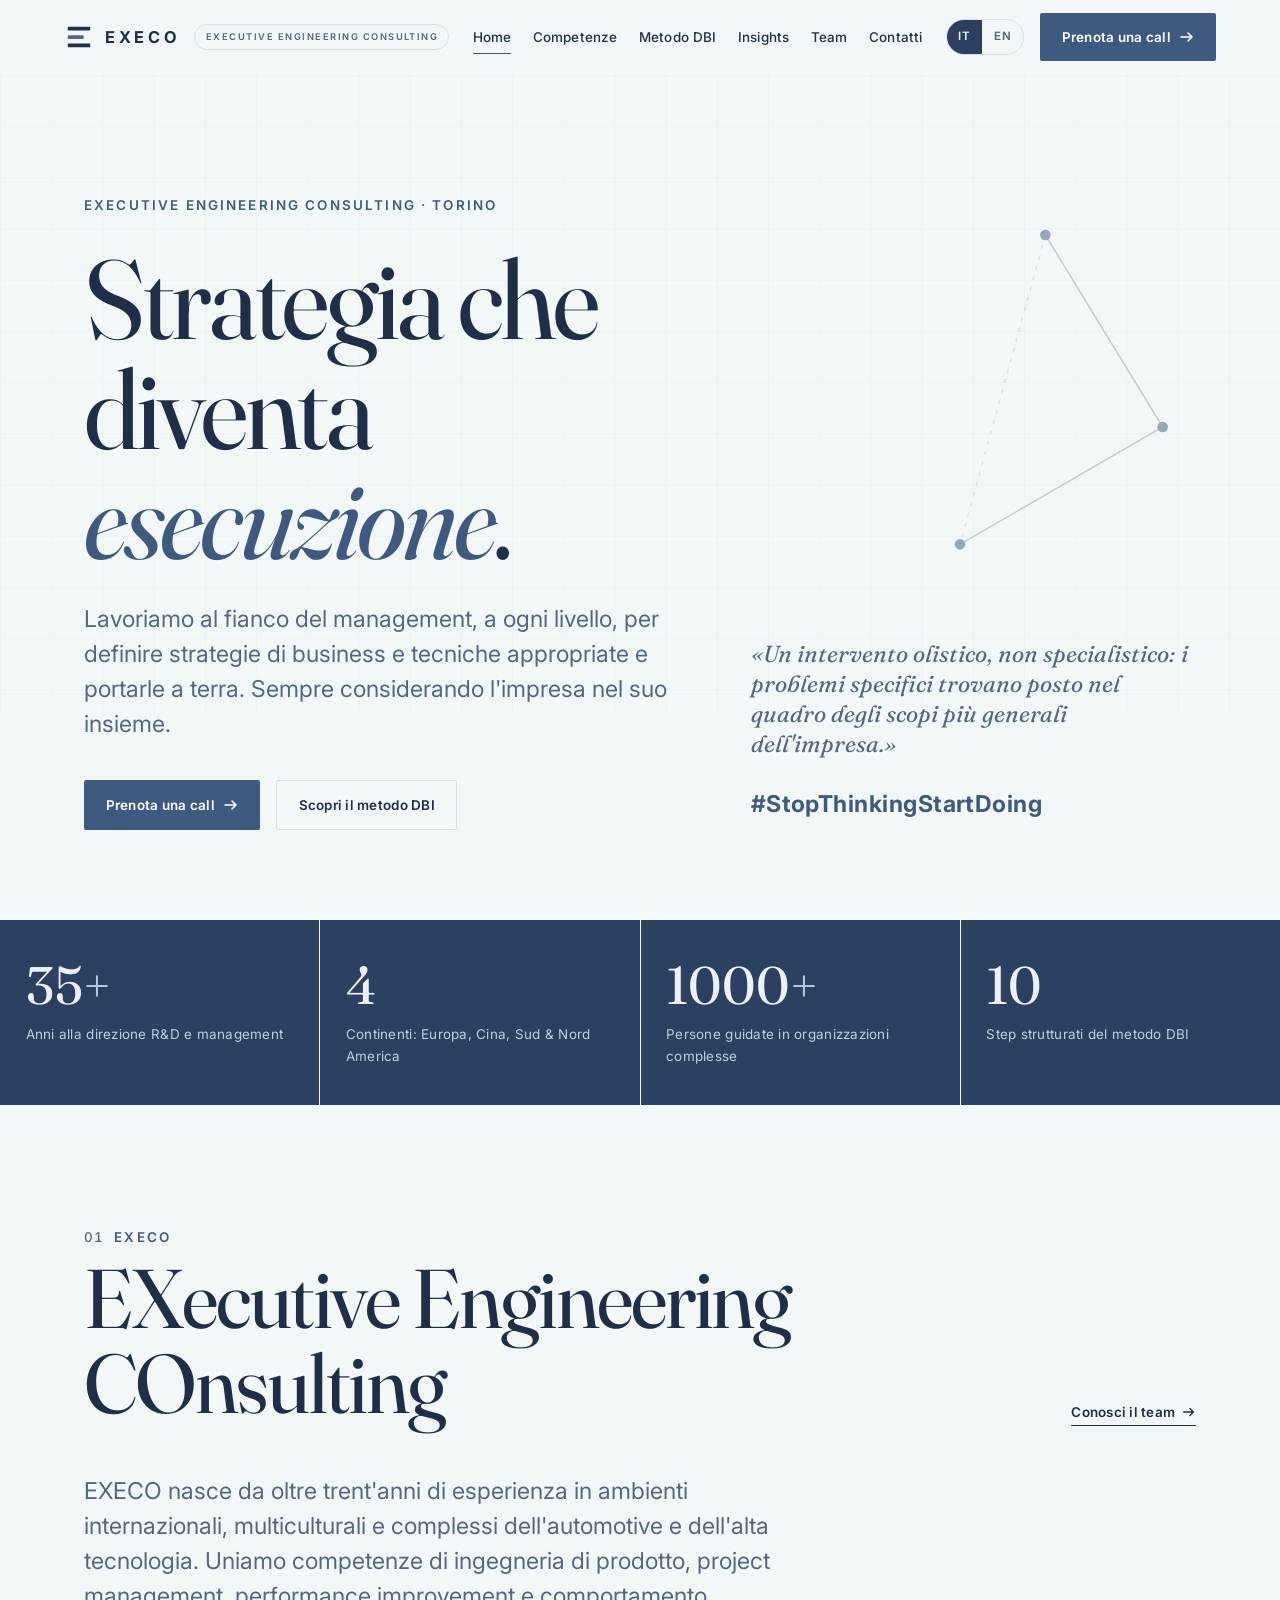
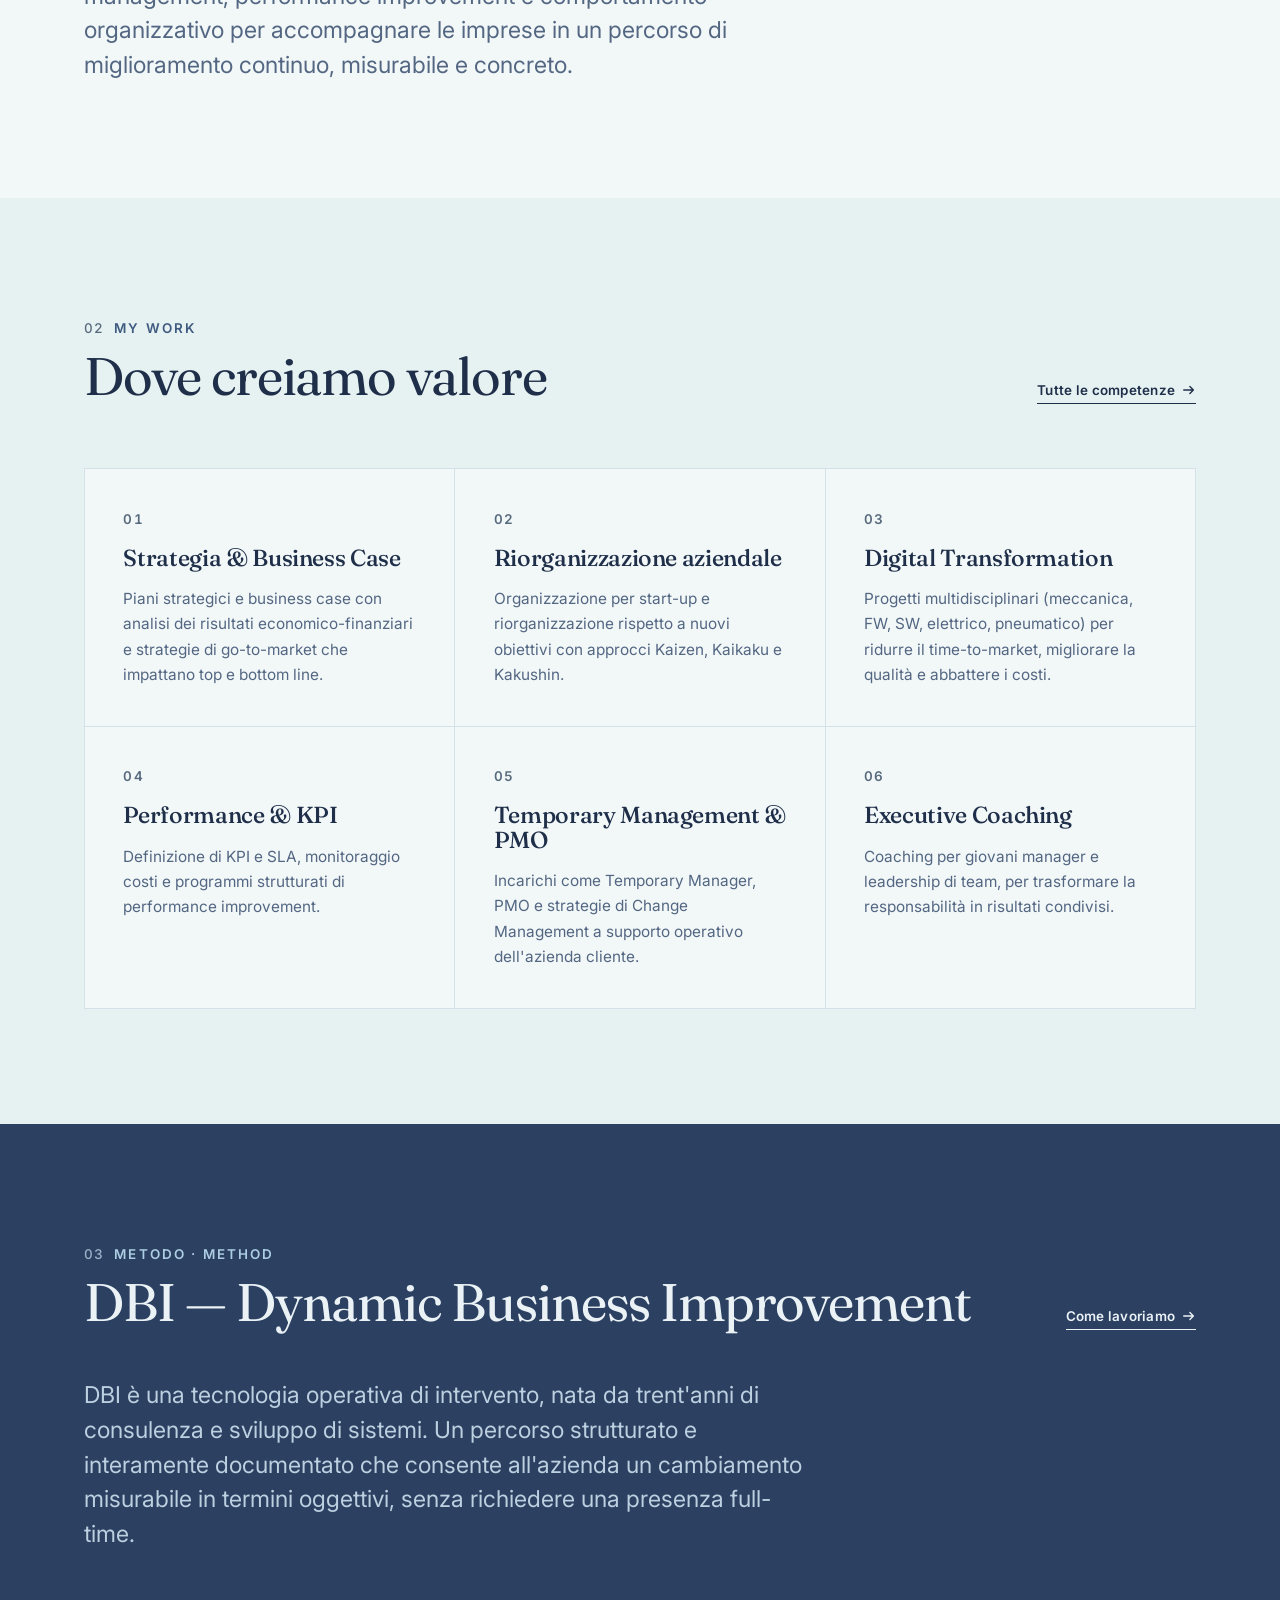
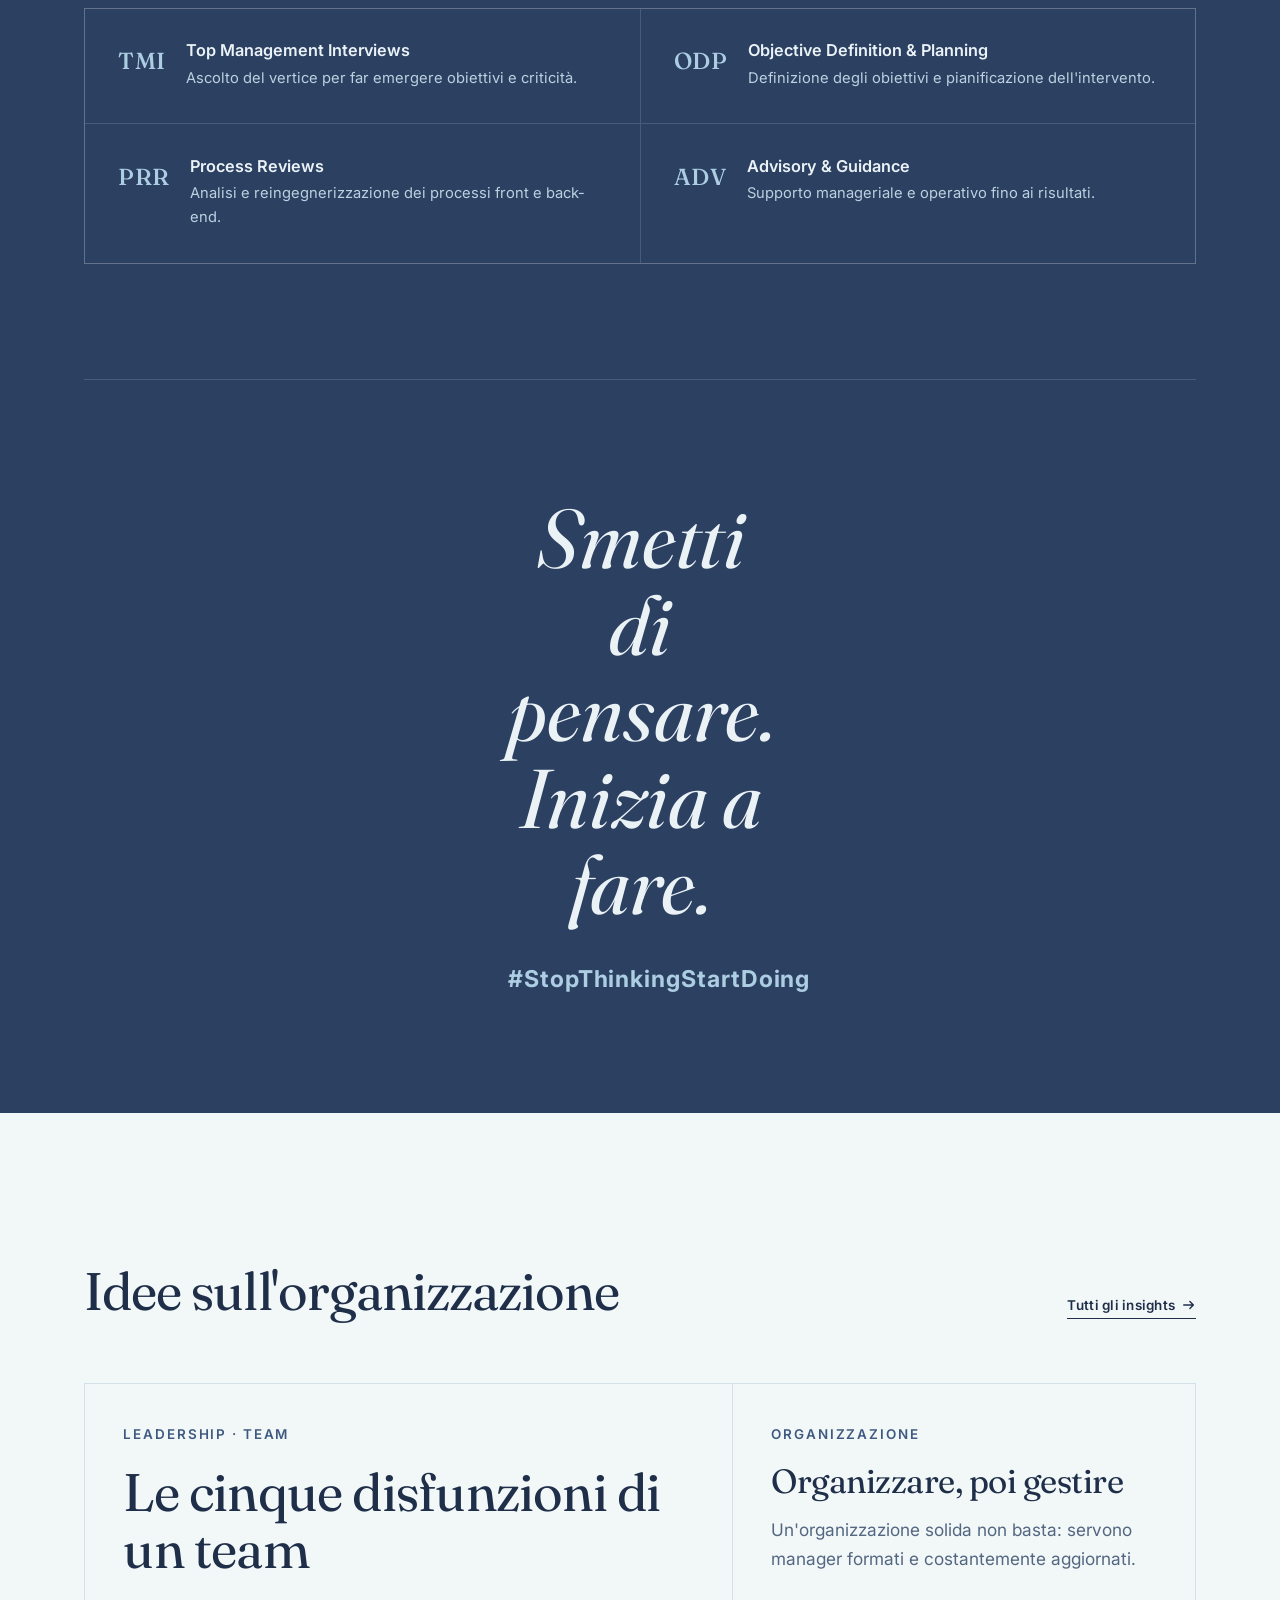
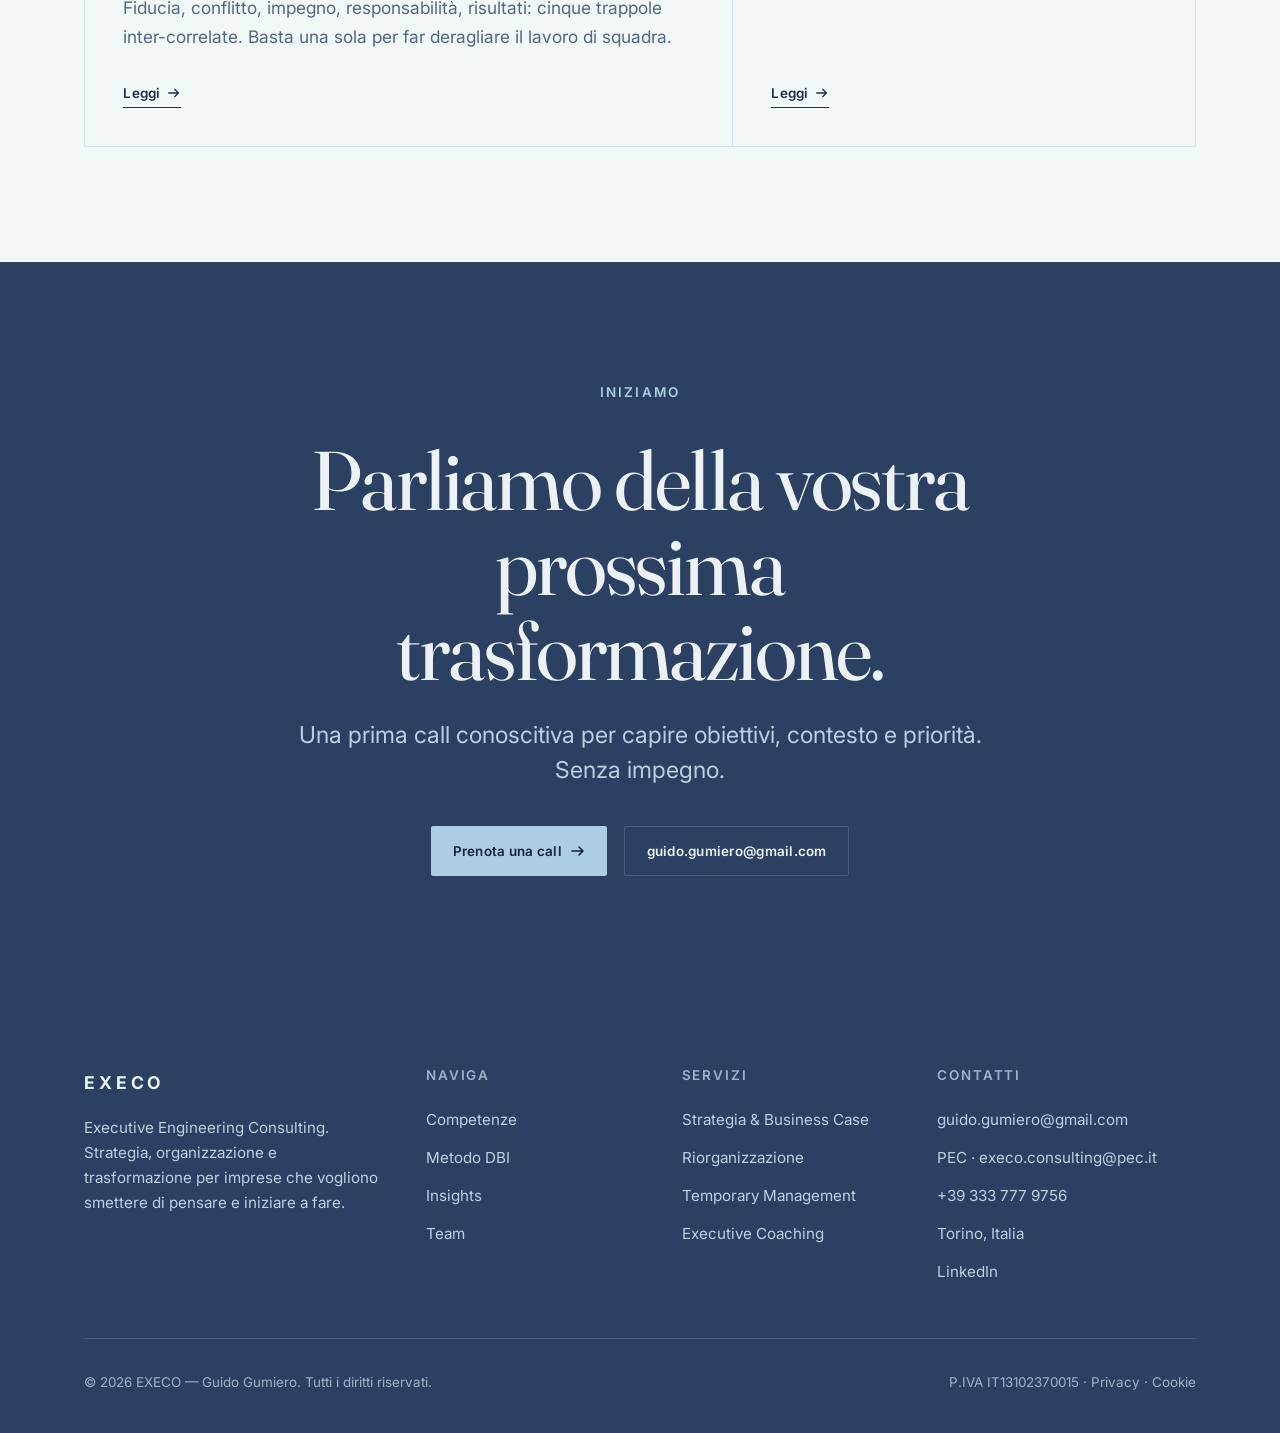
==== commit 0f535a50: "aggiornamento sito" ====
--- a/index.html
+++ b/index.html
@@ -39,7 +39,7 @@
           </h1>
           <p class="lead" data-reveal data-delay="2">
             <span data-lang="it">Lavoriamo al fianco del management, a ogni livello, per definire strategie di business e tecniche appropriate e portarle a terra. Sempre considerando l'impresa nel suo insieme.</span>
-            <span data-lang="en">We work alongside management, at every level, to define the right business and technical strategies — and drive their implementation. Always looking at the company as a whole.</span>
+            <span data-lang="en">We work alongside management, at every level, to define the right business and technical strategies, and drive their implementation. Always looking at the company as a whole.</span>
           </p>
           <div class="hero-cta" data-reveal data-delay="3">
             <a class="btn btn-primary" href="contact.html">
@@ -101,8 +101,8 @@
         </div>
         <div class="mt-3" style="max-width:64ch">
           <p class="lead" data-reveal>
-            <span data-lang="it">EXECO nasce da oltre trent'anni di esperienza in ambienti internazionali, multiculturali e complessi — nell'automotive e nell'alta tecnologia. Uniamo competenze di ingegneria di prodotto, project management, performance improvement e comportamento organizzativo per accompagnare le imprese in un percorso di miglioramento continuo, misurabile e concreto.</span>
-            <span data-lang="en">EXECO is built on more than thirty years of experience in international, multicultural and complex environments — across automotive and high tech. We combine product engineering, project management, performance improvement and organisational behaviour to guide companies through a continuous, measurable and concrete improvement journey.</span>
+            <span data-lang="it">EXECO nasce da oltre trent'anni di esperienza in ambienti internazionali, multiculturali e complessi dell'automotive e dell'alta tecnologia. Uniamo competenze di ingegneria di prodotto, project management, performance improvement e comportamento organizzativo per accompagnare le imprese in un percorso di miglioramento continuo, misurabile e concreto.</span>
+            <span data-lang="en">EXECO is built on more than thirty years of experience in international, multicultural and complex environments across automotive and high tech. We combine product engineering, project management, performance improvement and organisational behaviour to guide companies through a continuous, measurable and concrete improvement journey.</span>
           </p>
         </div>
       </div>
@@ -139,7 +139,7 @@
           <article class="cell" data-reveal data-delay="2">
             <span class="idx">03</span>
             <h3><span data-lang="it">Digital Transformation</span><span data-lang="en">Digital Transformation</span></h3>
-            <p><span data-lang="it">Progetti multidisciplinari — meccanica, FW, SW, elettrico, pneumatico — per ridurre il time-to-market, migliorare la qualità e abbattere i costi.</span><span data-lang="en">Multidisciplinary projects — mechanics, FW, SW, electrical, pneumatic — to cut time-to-market, improve quality and reduce cost.</span></p>
+            <p><span data-lang="it">Progetti multidisciplinari (meccanica, FW, SW, elettrico, pneumatico) per ridurre il time-to-market, migliorare la qualità e abbattere i costi.</span><span data-lang="en">Multidisciplinary projects (mechanics, FW, SW, electrical, pneumatic) to cut time-to-market, improve quality and reduce cost.</span></p>
           </article>
           <article class="cell" data-reveal>
             <span class="idx">04</span>
@@ -175,8 +175,8 @@
         </div>
         <div class="mt-3" style="max-width:66ch">
           <p class="lead" data-reveal>
-            <span data-lang="it">DBI è una tecnologia operativa di intervento, nata da trent'anni di consulenza e sviluppo di sistemi. Un percorso strutturato e interamente documentato che consente all'azienda un cambiamento misurabile in termini oggettivi — senza richiedere una presenza full-time.</span>
-            <span data-lang="en">DBI is an operational intervention technology, born from thirty years of consulting and systems development. A structured, fully documented path that gives the company measurable change in objective terms — without requiring full-time presence.</span>
+            <span data-lang="it">DBI è una tecnologia operativa di intervento, nata da trent'anni di consulenza e sviluppo di sistemi. Un percorso strutturato e interamente documentato che consente all'azienda un cambiamento misurabile in termini oggettivi, senza richiedere una presenza full-time.</span>
+            <span data-lang="en">DBI is an operational intervention technology, born from thirty years of consulting and systems development. A structured, fully documented path that gives the company measurable change in objective terms, without requiring full-time presence.</span>
           </p>
         </div>
         <div class="steps" style="margin-top:clamp(2.5rem,5vw,3.5rem)">
@@ -245,8 +245,8 @@
           <span data-lang="en">Let's talk about your next transformation.</span>
         </h2>
         <p class="lead" data-reveal data-delay="2">
-          <span data-lang="it">Una prima call conoscitiva per capire obiettivi, contesto e priorità — senza impegno.</span>
-          <span data-lang="en">A first introductory call to understand your goals, context and priorities — no commitment.</span>
+          <span data-lang="it">Una prima call conoscitiva per capire obiettivi, contesto e priorità. Senza impegno.</span>
+          <span data-lang="en">A first introductory call to understand your goals, context and priorities. No commitment.</span>
         </p>
         <div class="actions" data-reveal data-delay="3">
           <a class="btn btn-primary" href="contact.html">
